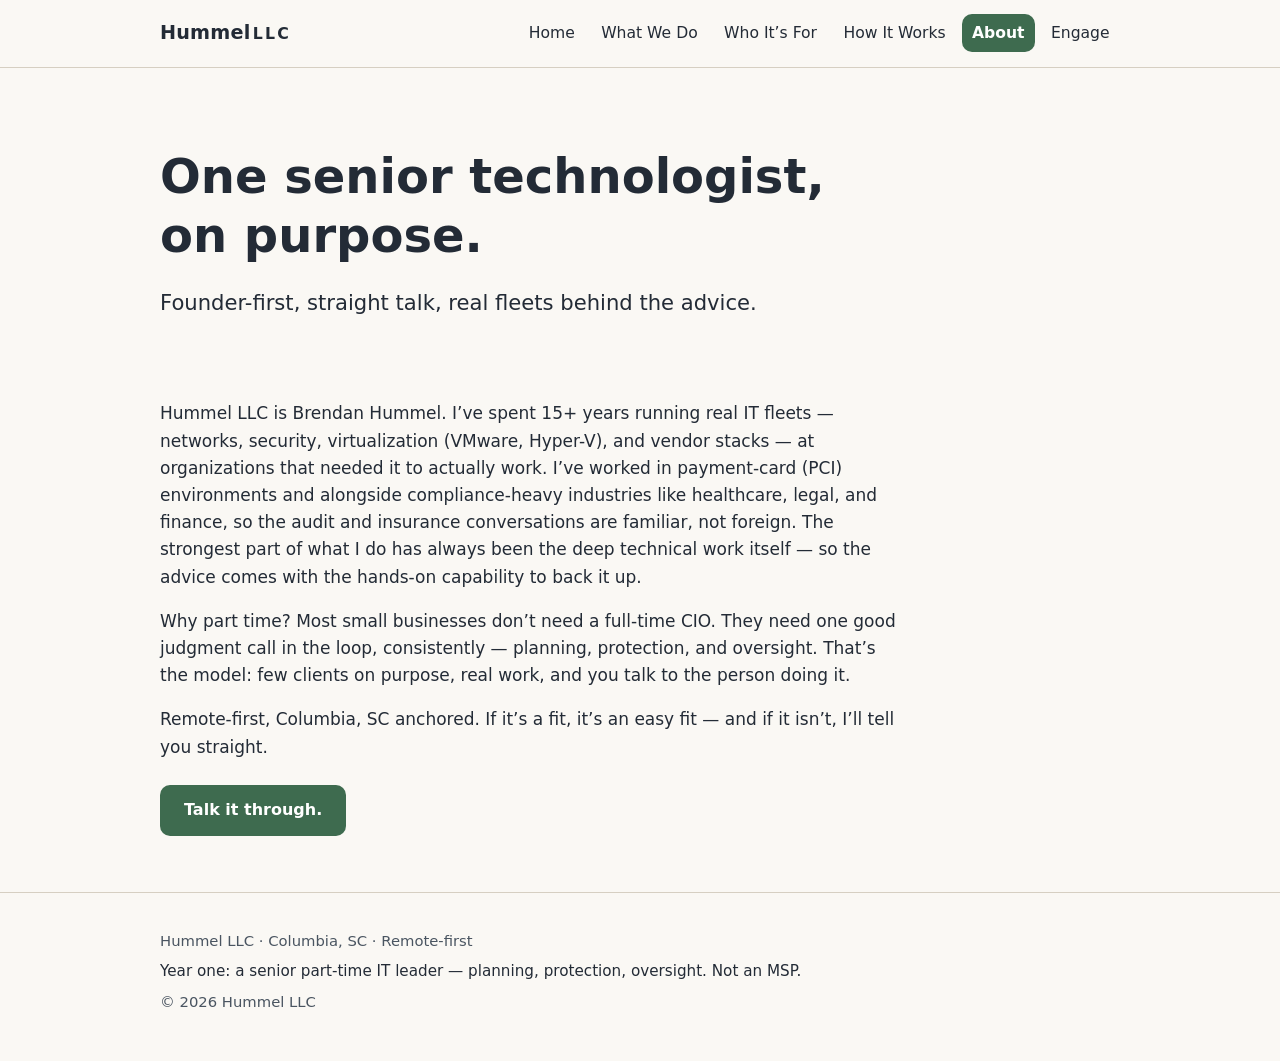
==== about/index.html @ a1b5a600 "Rebuild all pages to site-copy rev 1 (approved brief rev 2) - Copy verbatim from site-copy §3: A1 he" ====
<!DOCTYPE html>
<html lang="en">
<head>
  <meta charset="utf-8">
  <meta name="viewport" content="width=device-width, initial-scale=1">
  <title>About — Hummel LLC</title>
  <meta name="description" content="Brendan Hummel: 15+ years running real IT fleets. Founder-led, small by design, remote-first with Columbia, SC roots.">
  <link rel="canonical" href="https://hummelllc.com/about/">
  <meta property="og:title" content="About — Hummel LLC">
  <meta property="og:description" content="Brendan Hummel: 15+ years running real IT fleets. Founder-led, small by design, remote-first with Columbia, SC roots.">
  <meta property="og:type" content="website">
  <meta property="og:url" content="https://hummelllc.com/about/">
  <meta property="og:image" content="https://hummelllc.com/assets/og-image.png">
  <link rel="icon" href="/favicon.svg" type="image/svg+xml">
  <link rel="stylesheet" href="/assets/css/site.css">
  <!-- ANALYTICS SLOT: provider TBD at stack/hosting confirmation. See README. -->
</head>
<body>
  <a class="skip-link" href="#main">Skip to content</a>

  <header class="site-header">
    <div class="container header-row">
      <a class="brand" href="/" aria-label="Hummel LLC home">Hummel<span class="brand-sub">LLC</span></a>
      <nav class="main-nav" aria-label="Main">
        <ul>
          <li><a href="/">Home</a></li>
          <li><a href="/what-we-do/">What We Do</a></li>
          <li><a href="/who-its-for/">Who It&rsquo;s For</a></li>
          <li><a href="/how-it-works/">How It Works</a></li>
          <li><a href="/about/" aria-current="page">About</a></li>
          <li><a href="/engage/">Engage</a></li>
        </ul>
      </nav>
    </div>
  </header>

  <main id="main">
    <section class="page-head container">
      <h1>One senior technologist, on purpose.</h1>
      <p class="lead">Founder-first, straight talk, real fleets behind the advice.</p>
    </section>

    <section class="container section-block" aria-labelledby="about-title">
      <h2 id="about-title" class="visually-hidden">About Brendan Hummel</h2>
      <p class="prose">Hummel LLC is Brendan Hummel. I&rsquo;ve spent 15+ years running real IT fleets &mdash; networks, security, virtualization (VMware, Hyper-V), and vendor stacks &mdash; at organizations that needed it to actually work. I&rsquo;ve worked in payment-card (PCI) environments and alongside compliance-heavy industries like healthcare, legal, and finance, so the audit and insurance conversations are familiar, not foreign. The strongest part of what I do has always been the deep technical work itself &mdash; so the advice comes with the hands-on capability to back it up.</p>
      <p class="prose">Why part time? Most small businesses don&rsquo;t need a full-time CIO. They need one good judgment call in the loop, consistently &mdash; planning, protection, and oversight. That&rsquo;s the model: few clients on purpose, real work, and you talk to the person doing it.</p>
      <p class="prose">Remote-first, Columbia, SC anchored. If it&rsquo;s a fit, it&rsquo;s an easy fit &mdash; and if it isn&rsquo;t, I&rsquo;ll tell you straight.</p>
      <p class="actions"><a class="btn" href="/engage/">Talk it through.</a></p>
    </section>
  </main>

  <footer class="site-footer">
    <div class="container">
      <span>Hummel LLC &middot; Columbia, SC &middot; Remote-first</span>
      <span class="honesty">Year one: a senior part-time IT leader &mdash; planning, protection, oversight. Not an MSP.</span>
      <span>&copy; 2026 Hummel LLC</span>
    </div>
  </footer>
</body>
</html>
---- assets/css/site.css ----
/* ==========================================================================
   Hummel LLC — site.css
   No-build static site. Mobile-first, accessible, zero JS required.
   Brand treatment: P-A "Slate & Sage" (site-copy §4) — ink #232B36,
   paper #FAF8F4, accent #3E6B4F (CTAs/links only), mono for eyebrows.
   Swap tokens here if the style lock (HUM-6) lands on P-B instead.
   ========================================================================== */

/* ---------- Design tokens ---------- */
:root {
  --color-paper: #FAF8F4;            /* warm off-white */
  --color-surface: #EFEAE1;          /* warm band */
  --color-ink: #232B36;              /* slate navy */
  --color-ink-soft: #4A5561;
  --color-accent: #3E6B4F;           /* deep sage green — CTAs/links only */
  --color-accent-ink: #FFFFFF;
  --color-line: #D6CFC2;
  --color-focus: #3E6B4F;
  --radius: 10px;
  --space: 1rem;
  --content-max: 64rem;
  --font: "Inter", system-ui, -apple-system, "Segoe UI", Roboto, "Helvetica Neue", Arial, sans-serif;
  --font-mono: "IBM Plex Mono", "JetBrains Mono", ui-monospace, SFMono-Regular, Menlo, monospace;
  --leading: 1.6;
}

/* ---------- Reset / base ---------- */
*,
*::before,
*::after { box-sizing: border-box; }

html {
  -webkit-text-size-adjust: 100%;
  scroll-behavior: smooth;
  color-scheme: light;
}

body {
  margin: 0;
  font-family: var(--font);
  line-height: var(--leading);
  color: var(--color-ink);
  background: var(--color-paper);
  font-size: 1.0625rem; /* 17px — brand read size */
}

/* Respect users who prefer reduced motion */
@media (prefers-reduced-motion: reduce) {
  html { scroll-behavior: auto; }
  *, *::before, *::after { animation: none !important; transition: none !important; }
}

/* Visible keyboard focus everywhere */
:focus-visible {
  outline: 3px solid var(--color-focus);
  outline-offset: 2px;
  border-radius: 2px;
}

::selection { background: var(--color-accent); color: var(--color-accent-ink); }

img { max-width: 100%; height: auto; }

/* ---------- Layout helpers ---------- */
.container {
  width: 100%;
  max-width: var(--content-max);
  margin-inline: auto;
  padding-inline: var(--space);
}

@media (min-width: 48rem) {
  .container { padding-inline: 2rem; }
}

/* ---------- Skip link (keyboard/a11y first) ---------- */
.skip-link {
  position: absolute;
  left: -9999px;
  top: 0;
  z-index: 100;
  background: var(--color-ink);
  color: var(--color-paper);
  padding: 0.75rem 1.25rem;
  border-radius: 0 0 var(--radius) 0;
  text-decoration: none;
}
.skip-link:focus {
  left: 0;
  top: 0;
}

/* ---------- Header / nav ---------- */
.site-header {
  border-block-end: 1px solid var(--color-line);
  background: var(--color-paper);
}

.brand {
  font-size: 1.2rem;
  font-weight: 600;               /* brand: 600, sentence case, no icon */
  letter-spacing: 0.01em;
  text-decoration: none;
  color: var(--color-ink);
  white-space: nowrap;
}
.brand-sub {
  font-weight: 600;
  font-variant-caps: small-caps;  /* "LLC" understated, per brand direction */
  letter-spacing: 0.14em;
  font-size: 0.82em;
  margin-inline-start: 0.15em;
}

.header-row {
  display: flex;
  align-items: center;
  justify-content: space-between;
  flex-wrap: wrap;
  gap: 0.5rem 1rem;
  padding-block: 0.9rem;
}

.main-nav ul {
  list-style: none;
  margin: 0;
  padding: 0;
  display: flex;
  flex-wrap: wrap;
  gap: 0.15rem 0.35rem;
}

.main-nav a {
  display: inline-block;
  padding: 0.4rem 0.65rem;
  border-radius: var(--radius);
  color: var(--color-ink);
  text-decoration: none;
  font-size: 0.975rem;
  font-weight: 500;
}
.main-nav a:hover { background: var(--color-surface); }
.main-nav a[aria-current="page"] {
  background: var(--color-accent);
  color: var(--color-accent-ink);
  font-weight: 600;
}
.main-nav a[aria-current="page"]:hover { background: var(--color-accent); }

/* ---------- Typography ---------- */
h1, h2, h3 {
  line-height: 1.22;
  text-wrap: balance;
}

h1 { font-size: clamp(2rem, 4.4vw, 3rem); }
h2 { font-size: clamp(1.4rem, 2.6vw, 1.9rem); }
h3 { font-size: 1.125rem; }

.lead {
  font-size: clamp(1.1rem, 2.3vw, 1.32rem);
  color: var(--color-ink);
  max-width: 44rem;
}

.eyebrow {
  display: inline-block;
  font-family: var(--font-mono);  /* mono only for eyebrows — brand §4 */
  font-size: 0.78rem;
  font-weight: 600;
  letter-spacing: 0.1em;
  text-transform: uppercase;
  color: var(--color-ink-soft);
  margin: 0 0 0.75rem;
}

/* ---------- Buttons / links ---------- */
.btn {
  display: inline-block;
  padding: 0.8rem 1.5rem;
  border-radius: var(--radius);
  background: var(--color-accent);
  color: var(--color-accent-ink);
  text-decoration: none;
  font-weight: 600;
  border: 0;
  cursor: pointer;
  font-size: 1rem;
}
.btn:hover { filter: brightness(1.08); }
.btn.secondary {
  background: transparent;
  color: var(--color-ink);
  box-shadow: inset 0 0 0 1.5px var(--color-ink);
}
.btn.secondary:hover { background: var(--color-surface); filter: none; }

a { color: var(--color-accent); text-underline-offset: 0.15em; }

/* ---------- Cards / bands / sections ---------- */
.band {
  background: var(--color-surface);
  border-radius: var(--radius);
  padding: 1.75rem 1.5rem;
  margin-block: 1.5rem;
}

.section-block { margin-block: 2.75rem; }
.section-block h2 { margin-block-start: 0; }

.card-grid {
  display: grid;
  gap: 1.25rem;
  grid-template-columns: 1fr;
}
@media (min-width: 44rem) {
  .card-grid { grid-template-columns: repeat(2, 1fr); }
}
@media (min-width: 60rem) {
  .card-grid--3 { grid-template-columns: repeat(3, 1fr); }
}

.card {
  background: var(--color-surface);
  border: 1px solid var(--color-line);
  border-radius: var(--radius);
  padding: 1.25rem;
}
.card h3 { margin-block-start: 0; }
.card p { margin-block-end: 0; }

/* Strip of four (home) */
.strip {
  display: grid;
  gap: 1.25rem;
  grid-template-columns: 1fr;
  margin-block: 1.25rem;
}
@media (min-width: 44rem) { .strip { grid-template-columns: repeat(2, 1fr); } }
@media (min-width: 60rem) { .strip { grid-template-columns: repeat(4, 1fr); } }

.strip-item .strip-index {
  font-family: var(--font-mono);
  font-size: 0.8rem;
  letter-spacing: 0.08em;
  color: var(--color-accent);
  font-weight: 600;
  display: block;
  margin-block-end: 0.35rem;
}
.strip-item p { margin-block: 0.35rem 0; }

/* Numbered process steps (how-it-works) */
.steps { list-style: none; margin: 1.25rem 0 0; padding: 0; counter-reset: step; }
.steps li {
  counter-increment: step;
  display: grid;
  grid-template-columns: auto 1fr;
  gap: 0.9rem 1.1rem;
  padding-block: 1.25rem;
  border-block-end: 1px solid var(--color-line);
}
.steps li:first-child { padding-block-start: 0; }
.steps li::before {
  content: counter(step, decimal-leading-zero);
  font-family: var(--font-mono);
  font-size: 0.85rem;
  font-weight: 600;
  letter-spacing: 0.06em;
  color: var(--color-paper);
  background: var(--color-accent);
  border-radius: 6px;
  padding: 0.28rem 0.5rem;
  align-self: start;
  line-height: 1.4;
}
.steps h3 { margin-block: 0 0.35rem; }
.steps p { margin-block: 0; }

/* ---------- Lists ---------- */
ul.tick { list-style: none; padding-inline-start: 0.2rem; }
ul.tick li {
  padding-inline-start: 1.9rem;
  position: relative;
  margin-block: 0.6rem;
}
ul.tick li::before {
  content: "\2713";
  position: absolute;
  left: 0;
  color: var(--color-accent);
  font-weight: 700;
}
ul.plain { list-style: disc; padding-inline-start: 1.4rem; }
ul.plain li { margin-block: 0.45rem; }
ul.plain li::marker { color: var(--color-accent); }

/* ---------- Hero (home) ---------- */
.hero {
  padding-block: clamp(3rem, 8vw, 5.5rem) clamp(2rem, 5vw, 3.5rem);
  background: linear-gradient(180deg, var(--color-paper) 0%, var(--color-surface) 100%);
}
.hero h1 { margin-block-end: 1rem; }
.hero .lead { margin-block-end: 0; }
.hero .actions { margin-block-start: 1.9rem; display: flex; flex-wrap: wrap; gap: 0.75rem; }

/* ---------- Footer (same on every page) ---------- */
.site-footer {
  border-block-start: 1px solid var(--color-line);
  padding-block: 2.25rem 3rem;
  margin-block-start: 3.5rem;
  font-size: 0.925rem;
  color: var(--color-ink-soft);
}
.site-footer .container { display: flex; flex-direction: column; gap: 0.4rem; }
.site-footer .honesty {
  color: var(--color-ink);
  font-size: 0.95rem;
}
.site-footer a { color: var(--color-ink-soft); }

/* ---------- Page hero for inner pages ---------- */
.page-head { padding-block: 2.5rem 1rem; }
.page-head h1 { margin-block-end: 0.7rem; }

/* ---------- Contact form (engage) ---------- */
.contact-form {
  background: var(--color-surface);
  border: 1px solid var(--color-line);
  border-radius: var(--radius);
  padding: 1.5rem;
  display: grid;
  gap: 1.1rem;
  max-width: 40rem;
}
.contact-form label {
  display: block;
  font-weight: 600;
  font-size: 0.95rem;
}
.contact-form label .req { color: var(--color-accent); }
.contact-form label .opt {
  font-weight: 400;
  color: var(--color-ink-soft);
  font-size: 0.9rem;
}
.contact-form input,
.contact-form textarea {
  font: inherit;
  color: var(--color-ink);
  background: var(--color-paper);
  border: 1px solid var(--color-line);
  border-radius: 8px;
  padding: 0.65rem 0.8rem;
  width: 100%;
}
.contact-form input:focus-visible,
.contact-form textarea:focus-visible {
  outline: 3px solid var(--color-focus);
  outline-offset: 1px;
  border-color: var(--color-accent);
}
.contact-form textarea { min-height: 8rem; resize: vertical; }
.contact-form .form-status {
  font-family: var(--font-mono);
  font-size: 0.85rem;
  color: var(--color-ink-soft);
  min-height: 1.4em;
}

/* ---------- Utilities ---------- */
.muted { color: var(--color-ink-soft); }
.note {
  border-inline-start: 3px solid var(--color-accent);
  background: var(--color-surface);
  padding: 0.85rem 1rem;
  border-radius: 0 var(--radius) var(--radius) 0;
  font-size: 0.95rem;
}
.mt-0 { margin-block-start: 0; }
.visually-hidden {
  position: absolute !important;
  width: 1px; height: 1px;
  margin: -1px; padding: 0; border: 0;
  clip: rect(0 0 0 0); clip-path: inset(50%);
  overflow: hidden;
  white-space: nowrap;
}
.mb-0 { margin-block-end: 0; }
.prose { max-width: 46rem; } /* comfortable reading measure for long paragraphs */
.actions { margin-block-start: 1.5rem; display: flex; flex-wrap: wrap; gap: 0.75rem; }
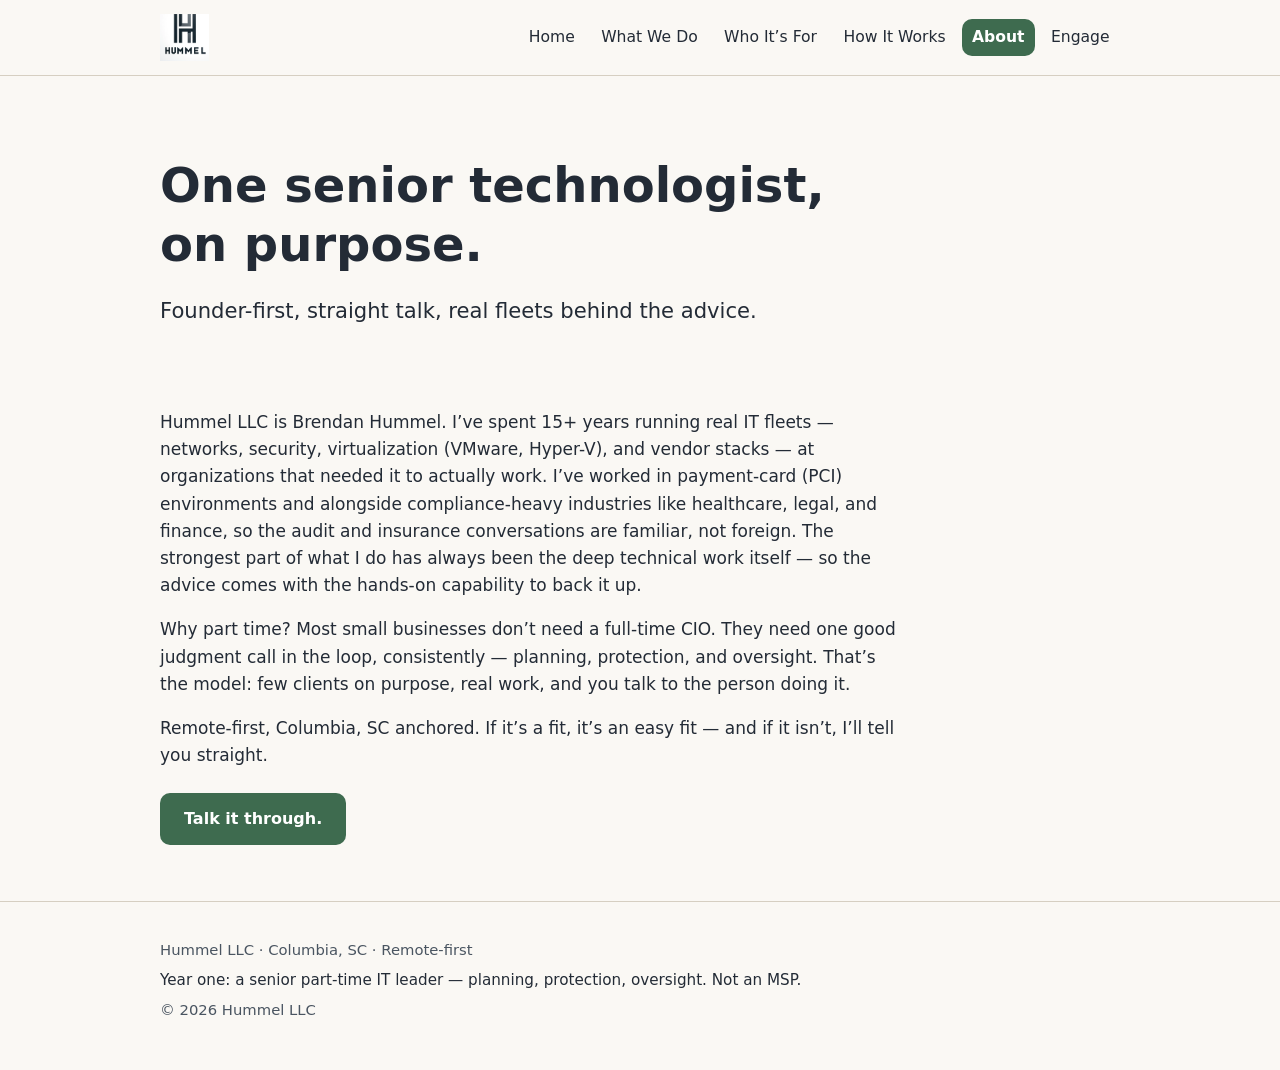
==== commit fb71d43e: "Wire final logo (brief rev 4): header brand, favicons, OG card - assets/logo.png, assets/favicon-32." ====
--- a/about/index.html
+++ b/about/index.html
@@ -11,16 +11,22 @@
   <meta property="og:type" content="website">
   <meta property="og:url" content="https://hummelllc.com/about/">
   <meta property="og:image" content="https://hummelllc.com/assets/og-image.png">
-  <link rel="icon" href="/favicon.svg" type="image/svg+xml">
+  <link rel="icon" href="/assets/favicon-32.png" type="image/png" sizes="32x32">
+  <link rel="apple-touch-icon" href="/assets/favicon-180.png">
   <link rel="stylesheet" href="/assets/css/site.css">
-  <!-- ANALYTICS SLOT: provider TBD at stack/hosting confirmation. See README. -->
+  <!-- ANALYTICS SLOT: LOCKED = Cloudflare Web Analytics (founder decision 2026-09-25).
+     Paste the beacon snippet from the CF dashboard here (free account, no cookie banner):
+     <script defer src="https://static.cloudflareinsights.com/beacon.min.js" data-cf-beacon='{"token": "<TOKEN>", "spa": true}'></script>
+     See README "Analytics". Nothing ships until the token is pasted. -->
 </head>
 <body>
   <a class="skip-link" href="#main">Skip to content</a>
 
   <header class="site-header">
     <div class="container header-row">
-      <a class="brand" href="/" aria-label="Hummel LLC home">Hummel<span class="brand-sub">LLC</span></a>
+      <a class="brand" href="/" aria-label="Hummel LLC home">
+          <img src="/assets/logo.png" alt="Hummel LLC" width="1083" height="1020">
+        </a>
       <nav class="main-nav" aria-label="Main">
         <ul>
           <li><a href="/">Home</a></li>
--- a/assets/css/site.css
+++ b/assets/css/site.css
@@ -97,19 +97,16 @@
 }
 
 .brand {
-  font-size: 1.2rem;
-  font-weight: 600;               /* brand: 600, sentence case, no icon */
-  letter-spacing: 0.01em;
+  display: inline-flex;
+  align-items: center;
   text-decoration: none;
   color: var(--color-ink);
-  white-space: nowrap;
-}
-.brand-sub {
-  font-weight: 600;
-  font-variant-caps: small-caps;  /* "LLC" understated, per brand direction */
-  letter-spacing: 0.14em;
-  font-size: 0.82em;
-  margin-inline-start: 0.15em;
+}
+.brand img {
+  display: block;
+  height: 2.9rem;         /* final logo (brief rev 4): stacked mark + wordmark */
+  width: auto;
+  max-width: 220px;
 }
 
 .header-row {
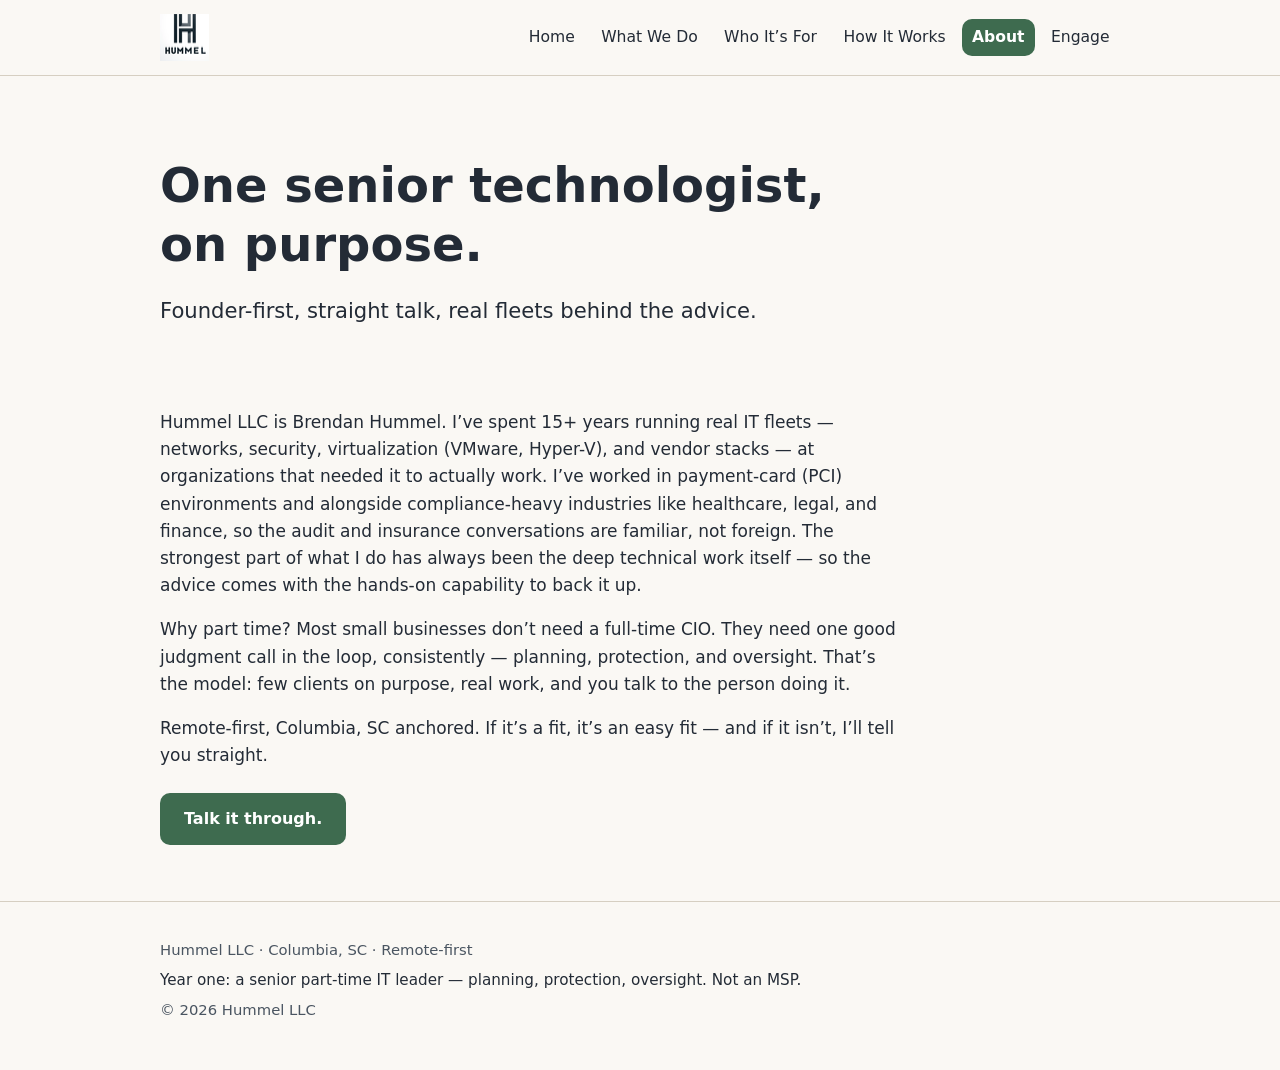
==== commit 292e2ecc: "HUM-5 post-launch: cut header logo payload 272 KB -> 10 KB per page view assets/logo.png (1083x1020," ====
--- a/about/index.html
+++ b/about/index.html
@@ -11,30 +11,31 @@
   <meta property="og:type" content="website">
   <meta property="og:url" content="https://hummelllc.com/about/">
   <meta property="og:image" content="https://hummelllc.com/assets/og-image.png">
-  <link rel="icon" href="/assets/favicon-32.png" type="image/png" sizes="32x32">
-  <link rel="apple-touch-icon" href="/assets/favicon-180.png">
-  <link rel="stylesheet" href="/assets/css/site.css">
-  <!-- ANALYTICS SLOT: LOCKED = Cloudflare Web Analytics (founder decision 2026-09-25).
-     Paste the beacon snippet from the CF dashboard here (free account, no cookie banner):
-     <script defer src="https://static.cloudflareinsights.com/beacon.min.js" data-cf-beacon='{"token": "<TOKEN>", "spa": true}'></script>
-     See README "Analytics". Nothing ships until the token is pasted. -->
+  <link rel="icon" href="../assets/favicon-32.png" type="image/png" sizes="32x32">
+  <link rel="apple-touch-icon" href="../assets/favicon-180.png">
+  <link rel="stylesheet" href="../assets/css/site.css">
+    <!-- Installed by scripts/set-analytics.py on 2026-09-25. Cloudflare Web Analytics:
+       free, cookie-free, no consent banner. The token below is PUBLIC site data
+       (it is visible in the page source of every CWA site) — it is not an API
+       token and grants no account access. Replace via scripts/set-analytics.py. -->
+  <script defer src="https://static.cloudflareinsights.com/beacon.min.js" data-cf-beacon='{"token": "382b5ca9e51244e9ac2817b82a6a288d", "spa": true}'></script>
 </head>
 <body>
   <a class="skip-link" href="#main">Skip to content</a>
 
   <header class="site-header">
     <div class="container header-row">
-      <a class="brand" href="/" aria-label="Hummel LLC home">
-          <img src="/assets/logo.png" alt="Hummel LLC" width="1083" height="1020">
+      <a class="brand" href="../" aria-label="Hummel LLC home">
+          <img src="../assets/logo-46.png" srcset="../assets/logo-46.png 1x, ../assets/logo-93.png 2x" alt="Hummel LLC" width="49" height="46">
         </a>
       <nav class="main-nav" aria-label="Main">
         <ul>
-          <li><a href="/">Home</a></li>
-          <li><a href="/what-we-do/">What We Do</a></li>
-          <li><a href="/who-its-for/">Who It&rsquo;s For</a></li>
-          <li><a href="/how-it-works/">How It Works</a></li>
-          <li><a href="/about/" aria-current="page">About</a></li>
-          <li><a href="/engage/">Engage</a></li>
+          <li><a href="../">Home</a></li>
+          <li><a href="../what-we-do/">What We Do</a></li>
+          <li><a href="../who-its-for/">Who It&rsquo;s For</a></li>
+          <li><a href="../how-it-works/">How It Works</a></li>
+          <li><a href="../about/" aria-current="page">About</a></li>
+          <li><a href="../engage/">Engage</a></li>
         </ul>
       </nav>
     </div>
@@ -51,7 +52,7 @@
       <p class="prose">Hummel LLC is Brendan Hummel. I&rsquo;ve spent 15+ years running real IT fleets &mdash; networks, security, virtualization (VMware, Hyper-V), and vendor stacks &mdash; at organizations that needed it to actually work. I&rsquo;ve worked in payment-card (PCI) environments and alongside compliance-heavy industries like healthcare, legal, and finance, so the audit and insurance conversations are familiar, not foreign. The strongest part of what I do has always been the deep technical work itself &mdash; so the advice comes with the hands-on capability to back it up.</p>
       <p class="prose">Why part time? Most small businesses don&rsquo;t need a full-time CIO. They need one good judgment call in the loop, consistently &mdash; planning, protection, and oversight. That&rsquo;s the model: few clients on purpose, real work, and you talk to the person doing it.</p>
       <p class="prose">Remote-first, Columbia, SC anchored. If it&rsquo;s a fit, it&rsquo;s an easy fit &mdash; and if it isn&rsquo;t, I&rsquo;ll tell you straight.</p>
-      <p class="actions"><a class="btn" href="/engage/">Talk it through.</a></p>
+      <p class="actions"><a class="btn" href="../engage/">Talk it through.</a></p>
     </section>
   </main>
 
